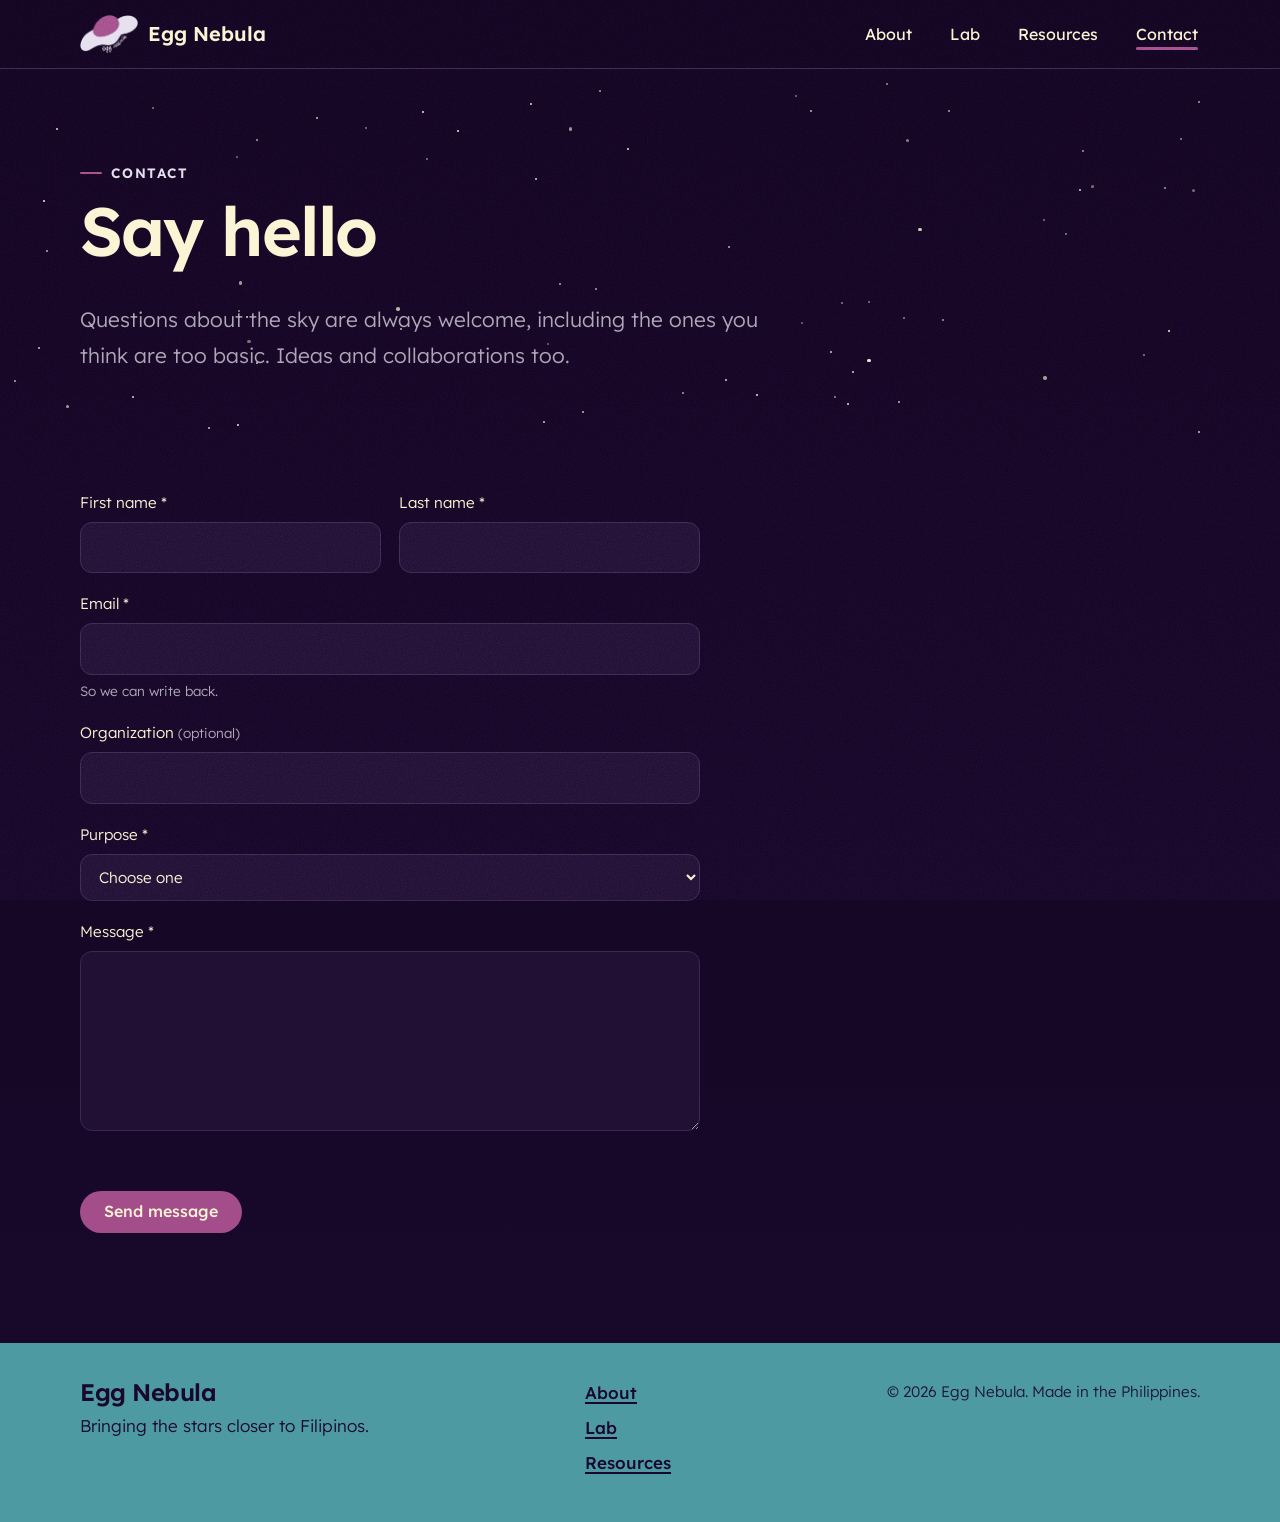
==== contact.html @ 20eef92f "Add contact form page, restore Things to play with heading, friendlier About copy Co-Authored-By: Cl" ====
<!doctype html>
<html lang="en">
<head>
  <meta charset="utf-8">
  <meta name="viewport" content="width=device-width, initial-scale=1">
  <title>Contact · Egg Nebula</title>
  <meta name="description" content="Questions, ideas or want to collaborate on astronomy communication? Send Egg Nebula a message.">
  <link rel="icon" href="assets/logo-mark.png">
  <link rel="preconnect" href="https://fonts.googleapis.com">
  <link rel="preconnect" href="https://fonts.gstatic.com" crossorigin>
  <link href="https://fonts.googleapis.com/css2?family=Lexend:wght@300;400;500;600&display=swap" rel="stylesheet">
  <link rel="stylesheet" href="css/styles.css">
  <link rel="stylesheet" href="css/contact.css">
</head>
<body>
  <a class="skip-link" href="#main">Skip to content</a>

  <header class="site-header">
    <div class="wrap">
      <a class="brand" href="index.html" aria-label="Egg Nebula, home">
        <img src="assets/logo-mark.png" alt="" width="480" height="309">
        <span>Egg Nebula</span>
      </a>
      <button class="nav-toggle" type="button" aria-expanded="false" aria-controls="site-nav">Menu</button>
      <nav class="site-nav" id="site-nav" aria-label="Main">
        <ul>
          <li><a href="index.html#about">About</a></li>
          <li><a href="index.html#lab">Lab</a></li>
          <li class="has-sub">
            <a href="resources.html">Resources</a>
            <ul class="sub">
              <li><a href="resources.html">Illustrated guides</a></li>
              <li><a href="organizations.html">Organizations</a></li>
            </ul>
          </li>
          <li><a href="contact.html" aria-current="page">Contact</a></li>
        </ul>
      </nav>
    </div>
  </header>

  <main id="main">
    <section class="page-head">
      <div class="stars" data-count="70"></div>
      <div class="wrap">
        <p class="eyebrow">Contact</p>
        <h1>Say hello</h1>
        <p class="lead">Questions about the sky are always welcome, including the ones you think are too basic. Ideas and collaborations too.</p>
      </div>
    </section>

    <section class="contact">
      <div class="wrap">
        <form class="contact-form" id="contact-form" novalidate>
          <div class="row">
            <label>First name *
              <input name="first_name" required maxlength="100" autocomplete="given-name">
            </label>
            <label>Last name *
              <input name="last_name" required maxlength="100" autocomplete="family-name">
            </label>
          </div>
          <label>Email *
            <input name="email" type="email" required maxlength="200" autocomplete="email">
            <span class="hint">So we can write back.</span>
          </label>
          <label>Organization <span class="opt">(optional)</span>
            <input name="organization" maxlength="200" autocomplete="organization">
          </label>
          <label>Purpose *
            <select name="purpose" required>
              <option value="">Choose one</option>
              <option>General question</option>
              <option>Astronomy question</option>
              <option>Collaboration or partnership</option>
              <option>School or educator request</option>
              <option>Media or press</option>
              <option>Correction or organization suggestion</option>
              <option>Other</option>
            </select>
          </label>
          <label>Message *
            <textarea name="message" required rows="6" maxlength="3000"></textarea>
          </label>
          <label class="hp" aria-hidden="true">Company <input name="company" tabindex="-1" autocomplete="off"></label>
          <input type="hidden" name="form" value="contact">

          <p class="form-note" id="contact-note" role="status"></p>
          <button type="submit" class="btn"><span class="btn-label">Send message</span></button>
        </form>
      </div>
    </section>
  </main>

  <footer class="site-footer" id="contact">
    <div class="wrap">
      <div>
        <h2>Egg Nebula</h2>
        <p>Bringing the stars closer to Filipinos.</p>
      </div>
      <nav aria-label="Footer">
        <ul>
          <li><a href="index.html#about">About</a></li>
          <li><a href="index.html#lab">Lab</a></li>
          <li><a href="resources.html">Resources</a></li>
        </ul>
      </nav>
      <p class="footer-small">© 2026 Egg Nebula. Made in the Philippines.</p>
    </div>
  </footer>

  <script src="js/main.js" defer></script>
  <script src="js/contact.js" defer></script>
</body>
</html>
---- css/styles.css ----
/* Egg Nebula
   Palette sampled from the existing art; texture borrowed from crayon/pastel references. */

:root {
  /* Brand palette. Night + cream carry the page; pink and purple are the
     accents (use sparingly); teal is for grass; blue only in illustrations. */
  --night: #19082b;
  --cream: #fbf4d3;
  --pink: #a34e8b;
  --purple: #702dbe;
  --lavender: #e5deee;
  --teal: #4e9aa3;
  --teal-deep: #3a7a82;
  --blue: #2d7ebe;

  /* Roles, derived from the palette */
  --bg: var(--night);
  --bg-deep: #12051f;
  --surface: #211033;
  --surface-2: #2a163f;
  --text: var(--cream);
  --muted: #aca2b7;
  --line: #3a2752;
  --card: var(--surface);
  --accent: var(--pink);

  --font-display: "Lexend", system-ui, -apple-system, "Segoe UI", sans-serif;
  --font-body: "Lexend", system-ui, -apple-system, "Segoe UI", sans-serif;
  --font-hand: "Lexend", system-ui, -apple-system, "Segoe UI", sans-serif;

  --wrap: 1120px;
  --gutter: clamp(16px, 4vw, 40px);
  --hill-h: clamp(70px, 10vw, 140px);
}

*,
*::before,
*::after {
  box-sizing: border-box;
}

html {
  scroll-behavior: smooth;
  scroll-padding-top: 84px;
}

body {
  margin: 0;
  background: linear-gradient(180deg, var(--bg-deep) 0%, var(--bg) 100%) var(--bg);
  color: var(--text);
  font-family: var(--font-body);
  font-size: 1.0625rem;
  font-weight: 300;
  line-height: 1.7;
  -webkit-font-smoothing: antialiased;
  overflow-x: hidden;
}

/* Paper grain over everything, like pastel on toothy paper. */
body::after {
  content: "";
  position: fixed;
  inset: 0;
  z-index: 50;
  pointer-events: none;
  opacity: 0.32;
  mix-blend-mode: soft-light;
  background-image: url("data:image/svg+xml,%3Csvg xmlns='http://www.w3.org/2000/svg' width='220' height='220'%3E%3Cfilter id='n'%3E%3CfeTurbulence type='fractalNoise' baseFrequency='0.85' numOctaves='2' stitchTiles='stitch'/%3E%3CfeColorMatrix values='0 0 0 0 1 0 0 0 0 1 0 0 0 0 1 0 0 0 1.4 -0.35'/%3E%3C/filter%3E%3Crect width='100%25' height='100%25' filter='url(%23n)'/%3E%3C/svg%3E");
}

img {
  max-width: 100%;
  height: auto;
  display: block;
}

h1,
h2,
h3 {
  font-family: var(--font-display);
  line-height: 1.1;
  margin: 0 0 0.5em;
  text-wrap: balance;
}

h1 {
  font-size: clamp(2.4rem, 6vw, 4.25rem);
  font-weight: 600;
  letter-spacing: -0.025em;
}

h2 {
  font-size: clamp(1.9rem, 4vw, 2.75rem);
  font-weight: 600;
  letter-spacing: -0.02em;
}

h3 {
  font-size: 1.3rem;
  font-weight: 500;
}

p {
  margin: 0 0 1em;
}

a {
  color: var(--text);
  text-decoration-color: var(--accent);
  text-decoration-thickness: 2px;
  text-underline-offset: 3px;
}

a:hover {
  color: var(--lavender);
}

:focus-visible {
  outline: 3px solid var(--cream);
  outline-offset: 3px;
  border-radius: 6px;
}

.wrap {
  width: min(var(--wrap), 100% - 2 * var(--gutter));
  margin-inline: auto;
}

.visually-hidden {
  position: absolute;
  width: 1px;
  height: 1px;
  overflow: hidden;
  clip-path: inset(50%);
  white-space: nowrap;
}

.skip-link {
  position: absolute;
  left: 12px;
  top: -60px;
  z-index: 100;
  background: var(--cream);
  color: var(--bg);
  padding: 8px 14px;
  border-radius: 10px;
  font-weight: 700;
}

.skip-link:focus {
  top: 12px;
}

.svg-defs {
  position: absolute;
  width: 0;
  height: 0;
}

/* ---------- Small pieces ---------- */

.eyebrow {
  font-family: var(--font-hand);
  font-size: 0.85rem;
  font-weight: 600;
  letter-spacing: 0.12em;
  text-transform: uppercase;
  line-height: 1.2;
  color: var(--lavender);
  margin: 0 0 0.9em;
}

.eyebrow::before {
  content: "";
  display: inline-block;
  width: 1.6em;
  height: 2px;
  margin-right: 0.7em;
  vertical-align: 0.3em;
  border-radius: 2px;
  background: var(--accent);
  transform-origin: left;
  scale: var(--tick, 1) 1;
}

.lead {
  font-size: clamp(1.1rem, 2vw, 1.3rem);
  color: var(--muted);
  max-width: 34em;
}

.btn {
  position: relative;
  isolation: isolate;
  display: inline-flex;
  align-items: center;
  gap: 0.5em;
  padding: 0.7em 1.5em;
  border: 0;
  background: none;
  color: var(--cream);
  font: 500 1rem/1.2 var(--font-display);
  text-decoration: none;
  cursor: pointer;
  transition: transform 0.15s ease;
}

.btn::before {
  content: "";
  position: absolute;
  inset: 0;
  z-index: -1;
  border-radius: 999px;
  background: var(--accent);
}

.btn:hover {
  color: var(--cream);
  transform: translateY(-2px);
}

.btn--ghost::before {
  background: transparent;
  border: 1.5px solid var(--muted);
}

.btn--ghost,
.btn--ghost:hover {
  color: var(--text);
}

.sparkle {
  position: absolute;
  width: var(--s, 28px);
  height: var(--s, 28px);
  fill: var(--cream);
  pointer-events: none;
  animation: twinkle 4.5s ease-in-out infinite;
  animation-delay: var(--d, 0s);
}

.sparkle--pink {
  fill: var(--pink);
}

.stars {
  position: absolute;
  inset: 0;
  overflow: hidden;
  pointer-events: none;
}

.stars i {
  position: absolute;
  border-radius: 50%;
  background: var(--cream);
}

.stars i.twinkle {
  animation: twinkle 5s ease-in-out infinite;
}

@keyframes twinkle {
  0%,
  100% {
    opacity: 1;
    scale: 1;
  }
  50% {
    opacity: 0.35;
    scale: 0.8;
  }
}

@keyframes bob {
  0%,
  100% {
    translate: 0 0;
  }
  50% {
    translate: 0 -8px;
  }
}

/* ---------- Header ---------- */

.site-header {
  position: sticky;
  top: 0;
  z-index: 40;
  background: var(--bg-deep);
  border-bottom: 1px solid var(--line);
  transition: background-color 0.4s ease, box-shadow 0.4s ease;
}

.site-header.is-scrolled {
  background: rgb(18 5 31 / 0.92);
  backdrop-filter: blur(12px);
  -webkit-backdrop-filter: blur(12px);
  box-shadow: 0 10px 30px -18px rgb(6 2 12 / 0.9);
}

.site-header .wrap {
  display: flex;
  align-items: center;
  justify-content: space-between;
  gap: 16px;
  min-height: 68px;
}

.brand {
  display: inline-flex;
  align-items: center;
  gap: 10px;
  font: 600 1.25rem/1 var(--font-display);
  text-decoration: none;
  color: var(--text);
}

.brand img {
  width: 58px;
}

.nav-toggle {
  display: none;
  background: none;
  border: 2px solid var(--line);
  border-radius: 999px;
  color: var(--text);
  font: 500 1rem var(--font-display);
  padding: 6px 16px;
  cursor: pointer;
}

.site-nav ul {
  display: flex;
  gap: clamp(14px, 3vw, 34px);
  list-style: none;
  margin: 0;
  padding: 0;
}

.site-nav a {
  position: relative;
  font: 400 1rem var(--font-display);
  text-decoration: none;
  padding: 6px 2px;
}

.site-nav a::after {
  content: "";
  position: absolute;
  left: 2px;
  right: 2px;
  bottom: 0;
  height: 3px;
  border-radius: 3px;
  background: var(--accent);
  scale: 0 1;
  transform-origin: right;
  transition: scale 0.35s cubic-bezier(0.22, 1, 0.36, 1);
}

.site-nav a:hover,
.site-nav a[aria-current="page"] {
  color: var(--text);
}

.site-nav a:hover::after,
.site-nav a[aria-current="page"]::after {
  scale: 1 1;
  transform-origin: left;
}

/* Resources dropdown */
.site-nav .has-sub {
  position: relative;
}

.site-nav .sub {
  display: none;
  flex-direction: column;
  gap: 2px;
  position: absolute;
  top: 100%;
  left: -14px;
  min-width: 200px;
  padding: 10px 14px;
  background: var(--bg-deep);
  border: 1px solid var(--line);
  border-radius: 14px;
  box-shadow: 0 14px 30px -16px rgb(6 2 12 / 0.9);
}

.site-nav .sub a {
  display: block;
  padding: 8px 0;
  white-space: nowrap;
}

.site-nav .sub a::after {
  display: none;
}

.site-nav .sub a:hover,
.site-nav .sub a[aria-current="page"] {
  color: var(--pink);
}

.site-nav .has-sub:hover > .sub,
.site-nav .has-sub:focus-within > .sub {
  display: flex;
}

@media (max-width: 640px) {
  .site-nav .sub {
    display: flex;
    position: static;
    min-width: 0;
    padding: 0 0 4px 16px;
    background: none;
    border: 0;
    box-shadow: none;
  }

  .site-nav .sub a {
    padding: 6px 0;
    color: var(--muted);
  }
}

@media (max-width: 640px) {
  .nav-toggle {
    display: block;
  }

  .site-nav {
    display: none;
    position: absolute;
    left: 0;
    right: 0;
    top: 100%;
    background: var(--bg-deep);
    border-bottom: 1px solid var(--line);
    padding: 8px var(--gutter) 18px;
  }

  .site-nav.is-open {
    display: block;
  }

  .site-nav ul {
    flex-direction: column;
    gap: 4px;
  }

  .site-nav a {
    display: block;
    padding: 10px 0;
  }
}

/* ---------- Hero ---------- */

.hero {
  position: relative;
  padding-top: clamp(32px, 6vw, 72px);
  overflow: hidden;
}

.hero .wrap {
  position: relative;
  z-index: 2;
  display: grid;
  grid-template-columns: 1.15fr 0.85fr;
  gap: 24px;
  align-items: end;
  min-height: min(74vh, 640px);
}

.hero-copy {
  align-self: center;
  padding-bottom: calc(var(--hill-h) + 24px);
}

.hero-copy .lead {
  margin-bottom: 1.6em;
}

.hero-actions {
  display: flex;
  flex-wrap: wrap;
  gap: 14px;
}

.hero-scene {
  position: relative;
  display: flex;
  align-items: flex-end;
  justify-content: center;
  padding-bottom: calc(var(--hill-h) * 0.32);
}

.hero-scene .sunny {
  width: 46%;
  margin-right: -6%;
  position: relative;
  z-index: 1;
  animation: bob 7s ease-in-out infinite;
}

.hero-scene .nilly {
  width: 50%;
  animation: bob 6s ease-in-out infinite -2s;
}

.hill .hill-back {
  fill: var(--teal-deep);
}

.hill {
  position: absolute;
  left: 0;
  bottom: -1px;
  width: 100%;
  height: var(--hill-h);
  z-index: 1;
  fill: var(--teal);
}

@media (max-width: 760px) {
  .hero .wrap {
    grid-template-columns: 1fr;
    min-height: 0;
  }

  .hero-copy {
    padding-bottom: 8px;
  }

  .hero-scene {
    max-width: 380px;
    margin-inline: auto;
    width: 100%;
  }
}

/* ---------- Sections ---------- */

.section {
  position: relative;
  padding-block: clamp(56px, 9vw, 110px);
}

.section > .wrap {
  position: relative;
  z-index: 1;
}

@media (max-width: 760px) {
  .newsletter > .sparkle {
    display: none;
  }
}

.section-head {
  max-width: 40em;
  margin-bottom: clamp(24px, 4vw, 44px);
}

.section-head.center {
  margin-inline: auto;
  text-align: center;
}

.section-head.center .lead {
  margin-inline: auto;
}

/* About: a light page in the night. Without motion it is an ordinary section.
   With motion (.has-motion) it pins for a few screens while the story plays
   paragraph by paragraph, then the Lab section slides up and covers it. */
.about {
  position: relative;
  background: var(--cream);
  color: var(--night);
  text-align: center;
}

.about-pin {
  padding-block: clamp(64px, 10vw, 120px);
}

.about .eyebrow {
  color: var(--purple);
}

.about h2 {
  color: var(--night);
}

.about-story {
  max-width: 30em;
  margin: clamp(20px, 3vw, 36px) auto 0;
  font-size: clamp(1.25rem, 2.4vw, 1.9rem);
  font-weight: 300;
  line-height: 1.5;
  text-wrap: pretty;
}

.about-story p {
  margin: 0 0 1em;
}

.about blockquote {
  margin: 0;
  font-weight: 500;
}

.has-motion .about {
  height: 420vh;
}

.has-motion .about-pin {
  position: sticky;
  top: 0;
  height: 100vh;
  height: 100svh;
  display: grid;
  align-items: center;
  padding-block: 68px 0;
  overflow: hidden;
}

.has-motion .about-story {
  display: grid;
  min-height: 7.5em;
  align-items: center;
}

.has-motion .about-story > * {
  grid-area: 1 / 1;
  margin: 0;
}

/* The Lab rises over the pinned About like a sheet of night sky. */
.has-motion #lab {
  margin-top: -100vh;
  margin-top: -100svh;
  /* Must be at least as tall as what it pulls up over, or About shows below it. */
  min-height: 100vh;
  min-height: 100svh;
  z-index: 2;
  overflow: clip;
  background: var(--bg);
  border-radius: clamp(24px, 4vw, 48px) clamp(24px, 4vw, 48px) 0 0;
  box-shadow: 0 -24px 60px -24px rgb(6 2 12 / 0.4);
}

/* ---------- Cards ---------- */

.cards {
  display: grid;
  gap: clamp(18px, 3vw, 30px);
}

.cards--2 {
  grid-template-columns: repeat(2, 1fr);
}

.cards--3 {
  grid-template-columns: repeat(3, 1fr);
}

@media (max-width: 820px) {
  .cards--3 {
    grid-template-columns: 1fr;
    max-width: 440px;
    margin-inline: auto;
  }
}

@media (max-width: 640px) {
  .cards--2 {
    grid-template-columns: 1fr;
  }
}

.card {
  position: relative;
  isolation: isolate;
  display: flex;
  flex-direction: column;
  color: var(--text);
  text-decoration: none;
  transition: transform 0.2s ease;
}

.card::before {
  content: "";
  position: absolute;
  inset: 0;
  z-index: -1;
  border-radius: 20px;
  background: var(--card);
  border: 1px solid var(--line);
}

a.card:hover {
  color: var(--text);
  transform: translateY(-4px);
}

a.card:hover::before {
  border-color: rgb(163 78 139 / 0.7);
}

.card-art {
  margin: 14px 14px 0;
  border-radius: 18px;
  overflow: hidden;
  aspect-ratio: 16 / 10;
  background: var(--surface-2);
}

.card-art img,
.card-art svg {
  width: 100%;
  height: 100%;
  object-fit: cover;
  object-position: top;
}

.card-body {
  padding: 18px 24px 24px;
}

.card-body p {
  color: var(--muted);
  margin-bottom: 0.6em;
}

.card-link {
  font: 500 1rem var(--font-display);
  color: var(--lavender);
  padding-bottom: 3px;
  background: linear-gradient(var(--accent), var(--accent)) 0 100% / 100% 2px no-repeat;
  transition: background-size 0.5s cubic-bezier(0.22, 1, 0.36, 1);
}

a.card:hover .card-link {
  background-size: 0 2px;
  background-position: 100% 100%;
}

.card--soon .card-art {
  opacity: 0.7;
}

.tag {
  display: inline-block;
  font: 500 0.8rem/1 var(--font-hand);
  letter-spacing: 0.06em;
  text-transform: uppercase;
  color: var(--cream);
  background: var(--accent);
  padding: 6px 12px;
  border-radius: 999px;
}

.section-foot {
  margin-top: clamp(24px, 4vw, 40px);
  text-align: center;
}

/* ---------- Resources card swap (home) ---------- */

/* Text on the left, a skewed 3D stack of guides on the right. The stack is
   laid out here with --i (its slot); js/motion.js animates the swaps. */
.resources-home {
  overflow: clip;
}

.resources-home .wrap {
  display: grid;
  grid-template-columns: minmax(0, 0.9fr) minmax(0, 1.1fr);
  gap: clamp(24px, 4vw, 56px);
  align-items: center;
}

.resources-home .section-foot {
  text-align: left;
}

.card-swap {
  --card-w: min(460px, 78vw);
  --dx: calc(var(--card-w) * 0.09);
  --dy: calc(var(--card-w) * 0.1);
  position: relative;
  height: calc(var(--card-w) * 1.3);
  perspective: 900px;
  margin: 0;
  padding: 0;
}

/* The card itself is a positioning shell that GSAP moves around the stack;
   its visuals live on .swap-card-inner, which lifts on hover without
   fighting those transforms. */
.swap-card {
  position: absolute;
  top: 56%;
  left: 42%;
  width: var(--card-w);
  aspect-ratio: 5 / 4;
  color: var(--text);
  text-decoration: none;
  transform-style: preserve-3d;
  backface-visibility: hidden;
  will-change: transform;
  z-index: calc(10 - var(--i));
  transform:
    translate(-50%, -50%)
    translate3d(calc(var(--i) * var(--dx)), calc(var(--i) * var(--dy) * -1), calc(var(--i) * var(--dx) * -1.5))
    skewY(5deg);
}

.swap-card:hover {
  color: var(--text);
}

.swap-card-inner {
  position: relative;
  height: 100%;
  display: flex;
  flex-direction: column;
  overflow: hidden;
  border-radius: 16px;
  border: 1px solid var(--line);
  background: var(--surface);
  box-shadow: 0 30px 60px -30px rgb(6 2 12 / 0.8);
  transition:
    translate 0.6s cubic-bezier(0.22, 1, 0.36, 1),
    border-color 0.4s ease,
    box-shadow 0.6s cubic-bezier(0.22, 1, 0.36, 1);
}

.swap-card:hover .swap-card-inner,
.swap-card:focus-visible .swap-card-inner {
  translate: 0 -18px;
  border-color: rgb(163 78 139 / 0.7);
  box-shadow: 0 44px 70px -30px rgb(6 2 12 / 0.9);
}

.swap-controls {
  display: flex;
  align-items: center;
  justify-content: center;
  gap: 16px;
  margin-top: 8px;
}

.swap-arrow {
  display: grid;
  place-items: center;
  width: 46px;
  height: 46px;
  padding: 0;
  border-radius: 50%;
  border: 1px solid var(--line);
  background: var(--surface);
  color: var(--text);
  font: 400 1.15rem/1 var(--font-display);
  cursor: pointer;
  transition: border-color 0.3s ease, background-color 0.3s ease, translate 0.4s cubic-bezier(0.22, 1, 0.36, 1);
}

.swap-arrow:hover {
  border-color: var(--accent);
  background: var(--surface-2);
}

.swap-arrow[data-swap="-1"]:hover {
  translate: -3px 0;
}

.swap-arrow[data-swap="1"]:hover {
  translate: 3px 0;
}

.swap-arrow:active {
  scale: 0.92;
}

.swap-count {
  min-width: 4.5em;
  text-align: center;
  font: 400 0.95rem var(--font-display);
  font-variant-numeric: tabular-nums;
  color: var(--muted);
}

.swap-card-bar {
  flex: none;
  display: flex;
  align-items: center;
  gap: 8px;
  padding: 10px 16px;
  font: 500 0.8rem/1 var(--font-display);
  letter-spacing: 0.06em;
  text-transform: uppercase;
  color: var(--muted);
  border-bottom: 1px solid var(--line);
}

.swap-card-bar::before {
  content: "";
  width: 7px;
  height: 7px;
  border-radius: 50%;
  background: var(--pink);
}

.swap-card img {
  flex: 1;
  min-height: 0;
  width: 100%;
  object-fit: cover;
  object-position: top;
}

.swap-card-body {
  position: absolute;
  left: 0;
  right: 0;
  bottom: 0;
  padding: 48px 20px 18px;
  background: linear-gradient(rgb(18 5 31 / 0), rgb(18 5 31 / 0.88) 32%, rgb(18 5 31 / 0.97));
}

.swap-card-title {
  display: block;
  font: 500 1.2rem/1.25 var(--font-display);
}

.swap-card-text {
  display: block;
  margin-top: 4px;
  font-size: 0.95rem;
  line-height: 1.45;
  color: var(--muted);
}

.swap-card:focus-visible {
  outline-offset: 4px;
  border-radius: 16px;
}

@media (max-width: 820px) {
  .resources-home .wrap {
    grid-template-columns: 1fr;
  }

  .card-swap {
    --card-w: min(340px, 74vw);
    height: calc(var(--card-w) * 1.2);
  }

  .swap-card-body {
    padding: 36px 16px 14px;
  }

  .swap-card-title {
    font-size: 1rem;
  }

  .swap-card-text {
    display: none;
  }
}
/* ---------- Newsletter ---------- */

.newsletter {
  padding-bottom: 0;
  overflow: hidden;
}

.newsletter-form {
  max-width: 420px;
  margin-inline: auto;
  display: grid;
  gap: 14px;
  position: relative;
  z-index: 2;
}

.field label {
  display: block;
  font: 500 1rem var(--font-display);
  margin-bottom: 6px;
}

.field input {
  width: 100%;
  padding: 12px 18px;
  border-radius: 999px;
  border: 1px solid var(--line);
  background: var(--surface);
  color: var(--text);
  font: inherit;
}

.field input::placeholder {
  color: #7d7090;
}

.field input:focus-visible {
  outline-offset: 1px;
  border-radius: 999px;
  border-color: var(--accent);
}

.newsletter-form .btn {
  justify-self: center;
  margin-top: 6px;
}

/* Spam trap: invisible to people, tempting to bots. */
.hp {
  position: absolute;
  left: -9999px;
  width: 1px;
  height: 1px;
  opacity: 0;
}

.btn:disabled {
  opacity: 0.6;
  cursor: progress;
}

.form-note {
  min-height: 1.6em;
  margin: 0;
  text-align: center;
  color: var(--lavender);
  font-weight: 500;
}

.ground {
  position: relative;
  display: flex;
  justify-content: space-between;
  align-items: flex-end;
  margin-top: -40px;
  padding-inline: var(--gutter);
  max-width: 1240px;
  margin-inline: auto;
}

.ground .nilly {
  width: clamp(90px, 15vw, 170px);
  margin-bottom: 6px;
}

.stargazers {
  display: flex;
  align-items: flex-end;
  margin-bottom: 4px;
}

.stargazers .sunny {
  width: clamp(90px, 14vw, 160px);
  margin-right: -14px;
}

.stargazers .telescope {
  width: clamp(80px, 13vw, 150px);
  height: auto;
  cursor: grab;
  touch-action: none;
  user-select: none;
  -webkit-tap-highlight-color: transparent;
}

.stargazers .telescope.is-dragging {
  cursor: grabbing;
}

.stargazers .telescope:focus,
.stargazers .telescope:focus-visible {
  outline: none;
}

/* The tube pivots on the tripod head; --tilt is set by js/main.js. */
.telescope-tube {
  transform-box: view-box;
  transform-origin: 82px 84px;
  transform: rotate(calc(var(--tilt, 30) * -1deg));
  transition: transform 0.6s cubic-bezier(0.22, 1, 0.36, 1);
}

.is-dragging .telescope-tube {
  transition-duration: 0.15s;
}

.grass {
  position: relative;
  height: 46px;
  margin-top: -30px;
  background:
    url("data:image/svg+xml,%3Csvg xmlns='http://www.w3.org/2000/svg' width='80' height='46'%3E%3Cpath d='M0 46V26l8-14 6 16 8-22 8 24 8-14 8 14 10-22 6 20 8-14 10 12v20z' fill='%234e9aa3'/%3E%3C/svg%3E") 0 100% / 80px 46px repeat-x,
    url("data:image/svg+xml,%3Csvg xmlns='http://www.w3.org/2000/svg' width='110' height='46'%3E%3Cpath d='M0 46V20l10-16 9 20 12-18 11 22 13-24 10 22 12-16 11 18 12-14 10 10v16z' fill='%233a7a82'/%3E%3C/svg%3E") 30px 60% / 110px 46px repeat-x;
}

@media (max-width: 640px) {
  .ground {
    margin-top: 24px;
  }
}

/* ---------- Footer ---------- */

/* The footer is the ground the eggs stand on: same teal as the grass.
   Night text, since cream on teal is too low-contrast. */
.site-footer {
  background: var(--teal);
  color: var(--night);
  padding-block: 36px 44px;
}

.site-footer h2,
.site-footer a,
.site-footer a:hover {
  color: var(--night);
}

.site-footer a {
  text-decoration-color: var(--night);
}

.site-footer a:hover {
  text-decoration-thickness: 3px;
}

.site-footer :focus-visible {
  outline-color: var(--night);
}

.site-footer .wrap {
  display: flex;
  flex-wrap: wrap;
  justify-content: space-between;
  gap: 24px 48px;
}

.site-footer h2 {
  font-size: 1.5rem;
  margin-bottom: 0.3em;
}

.site-footer p {
  margin: 0 0 0.4em;
  max-width: 30em;
}

.site-footer ul {
  list-style: none;
  margin: 0;
  padding: 0;
  display: grid;
  gap: 6px;
}

.site-footer a {
  font-weight: 500;
}

.footer-small {
  font-size: 0.95rem;
  opacity: 0.9;
}

/* ---------- Resources page ---------- */

.page-head {
  position: relative;
  padding-block: clamp(48px, 8vw, 96px) clamp(24px, 4vw, 40px);
  overflow: hidden;
}

.page-head .wrap {
  position: relative;
  z-index: 2;
}

.jump {
  display: flex;
  flex-wrap: wrap;
  gap: 10px;
  list-style: none;
  padding: 0;
  margin: 1.4em 0 0;
}

.jump a {
  display: inline-block;
  padding: 6px 16px;
  border: 1px solid var(--line);
  border-radius: 999px;
  font: 400 0.95rem var(--font-display);
  text-decoration: none;
}

.jump a:hover {
  border-color: var(--accent);
}

.resource-section {
  padding-block: clamp(36px, 6vw, 72px);
  border-top: 1px solid var(--line);
}

.piece {
  display: grid;
  grid-template-columns: minmax(0, 0.8fr) minmax(0, 1.2fr);
  gap: clamp(20px, 4vw, 48px);
  align-items: start;
  margin-top: clamp(32px, 5vw, 56px);
}

.piece-text {
  max-width: 38em;
}

.piece-text h3 {
  font-size: clamp(1.5rem, 3vw, 1.9rem);
}

.piece-text h4 {
  font: 500 1.15rem var(--font-display);
  margin: 1.2em 0 0.3em;
  color: var(--lavender);
}

.piece-text dl {
  margin: 0;
}

.piece-text dt {
  font: 500 1.05rem var(--font-display);
  color: var(--text);
  margin-top: 0.9em;
}

.piece-text dd {
  margin: 0;
  color: var(--muted);
}

@media (max-width: 760px) {
  .piece {
    grid-template-columns: 1fr;
  }

  .piece .zoom {
    max-width: 420px;
  }
}

.zoom {
  display: block;
  width: 100%;
  padding: 0;
  border: 1px solid var(--line);
  border-radius: 18px;
  overflow: hidden;
  background: var(--surface);
  cursor: zoom-in;
  transition: transform 0.2s ease, border-color 0.2s ease;
}

.zoom:hover {
  transform: scale(1.01);
  border-color: var(--accent);
}

.zoom:focus-visible {
  border-radius: 18px;
}

.gallery {
  display: grid;
  grid-template-columns: repeat(auto-fill, minmax(190px, 1fr));
  gap: 16px;
  list-style: none;
  padding: 0;
  margin: clamp(24px, 4vw, 40px) 0 0;
}

@media (max-width: 460px) {
  .gallery {
    grid-template-columns: repeat(2, 1fr);
    gap: 10px;
  }
}

/* ---------- Lightbox ---------- */

.lightbox {
  border: 0;
  padding: 0;
  background: transparent;
  color: var(--text);
  max-width: min(96vw, 1000px);
  max-height: 96vh;
  overflow: visible;
}

.lightbox::backdrop {
  background: rgb(18 5 31 / 0.94);
}

.lightbox img {
  max-width: 100%;
  max-height: calc(96vh - 110px);
  width: auto;
  margin-inline: auto;
  border-radius: 14px;
}

.lightbox-bar {
  display: flex;
  align-items: center;
  justify-content: center;
  gap: 14px;
  padding-top: 12px;
}

.lightbox-bar button {
  min-width: 44px;
  min-height: 44px;
  padding: 6px 16px;
  border-radius: 999px;
  border: 1px solid var(--line);
  background: var(--surface);
  color: var(--text);
  font: 500 1rem var(--font-display);
  cursor: pointer;
}

.lightbox-bar button:hover {
  border-color: var(--accent);
}

.lightbox-count {
  font: 400 1rem var(--font-hand);
  min-width: 4em;
  text-align: center;
}

/* ---------- Motion (GSAP, see js/motion.js) ---------- */

/* Held back until the intro timeline reveals it. */
.has-motion .hero-copy,
.has-motion .hero-scene,
.has-motion .page-head .wrap {
  visibility: hidden;
}

/* GSAP drives these transforms; CSS hover transforms would fight it. */
.has-motion .btn,
.has-motion .card {
  transition: none;
}

.has-motion .btn:hover,
.has-motion a.card:hover {
  transform: none;
}

.has-motion a.card::before {
  transition: border-color 0.4s ease;
}

/* Page curtain: covers the page until the intro starts, and again on the
   way out to another page. GSAP drives --curtain. */
.has-motion::before {
  content: "";
  position: fixed;
  inset: 0;
  z-index: 95;
  pointer-events: none;
  background: var(--bg-deep);
  opacity: var(--curtain, 1);
}

.scroll-progress {
  position: absolute;
  left: 0;
  right: 0;
  bottom: -1px;
  height: 2px;
  background: linear-gradient(90deg, var(--purple), var(--pink));
  transform-origin: left;
  pointer-events: none;
}

/* Soft pink spotlight that follows the cursor across a card. */
.card::after {
  content: "";
  position: absolute;
  inset: 0;
  z-index: -1;
  border-radius: 20px;
  pointer-events: none;
  opacity: var(--glow, 0);
  background: radial-gradient(380px circle at var(--mx, 50%) var(--my, 50%), rgb(163 78 139 / 0.16), transparent 65%);
}

.btn-label {
  display: inline-block;
}

/* Headline line masks: a little room so descenders aren't clipped. */
[class$="line-mask"] {
  padding-bottom: 0.12em;
  margin-bottom: -0.12em;
}

.shooting-star {
  position: absolute;
  top: 0;
  left: 0;
  width: 130px;
  height: 1.5px;
  border-radius: 2px;
  background: linear-gradient(90deg, rgb(251 244 211 / 0), rgb(251 244 211 / 0.9));
  transform-origin: right center;
  pointer-events: none;
}

@media (prefers-reduced-motion: reduce) {
  html {
    scroll-behavior: auto;
  }

  *,
  *::before,
  *::after {
    animation: none !important;
    transition: none !important;
  }
}
---- css/contact.css ----
/* Contact form */
.contact { padding: clamp(28px, 5vw, 56px) 0 clamp(56px, 9vw, 110px); }
.contact-form { max-width: 620px; display: grid; gap: 18px; }
.contact-form .row { display: grid; gap: 18px; grid-template-columns: 1fr; }
@media (min-width: 560px) { .contact-form .row { grid-template-columns: 1fr 1fr; } }
.contact-form label { display: block; font-size: .95rem; }
.contact-form .opt, .contact-form .hint { color: var(--muted); font-size: .85rem; }
.contact-form .hint { display: block; margin-top: 4px; }
.contact-form input, .contact-form select, .contact-form textarea {
  display: block; width: 100%; margin-top: 6px; padding: 12px 14px; font: inherit; color: var(--text);
  background: var(--surface); border: 1px solid var(--line); border-radius: 12px;
}
.contact-form textarea { resize: vertical; min-height: 140px; }
.contact-form input:focus-visible, .contact-form select:focus-visible, .contact-form textarea:focus-visible {
  outline: 2px solid var(--teal); outline-offset: 2px;
}
.contact-form [aria-invalid="true"] { border-color: var(--pink); }
.contact-form .hp { position: absolute; left: -9999px; }
.contact-form .form-note { min-height: 1.4em; margin: 0; }
.contact-form .btn { justify-self: start; }
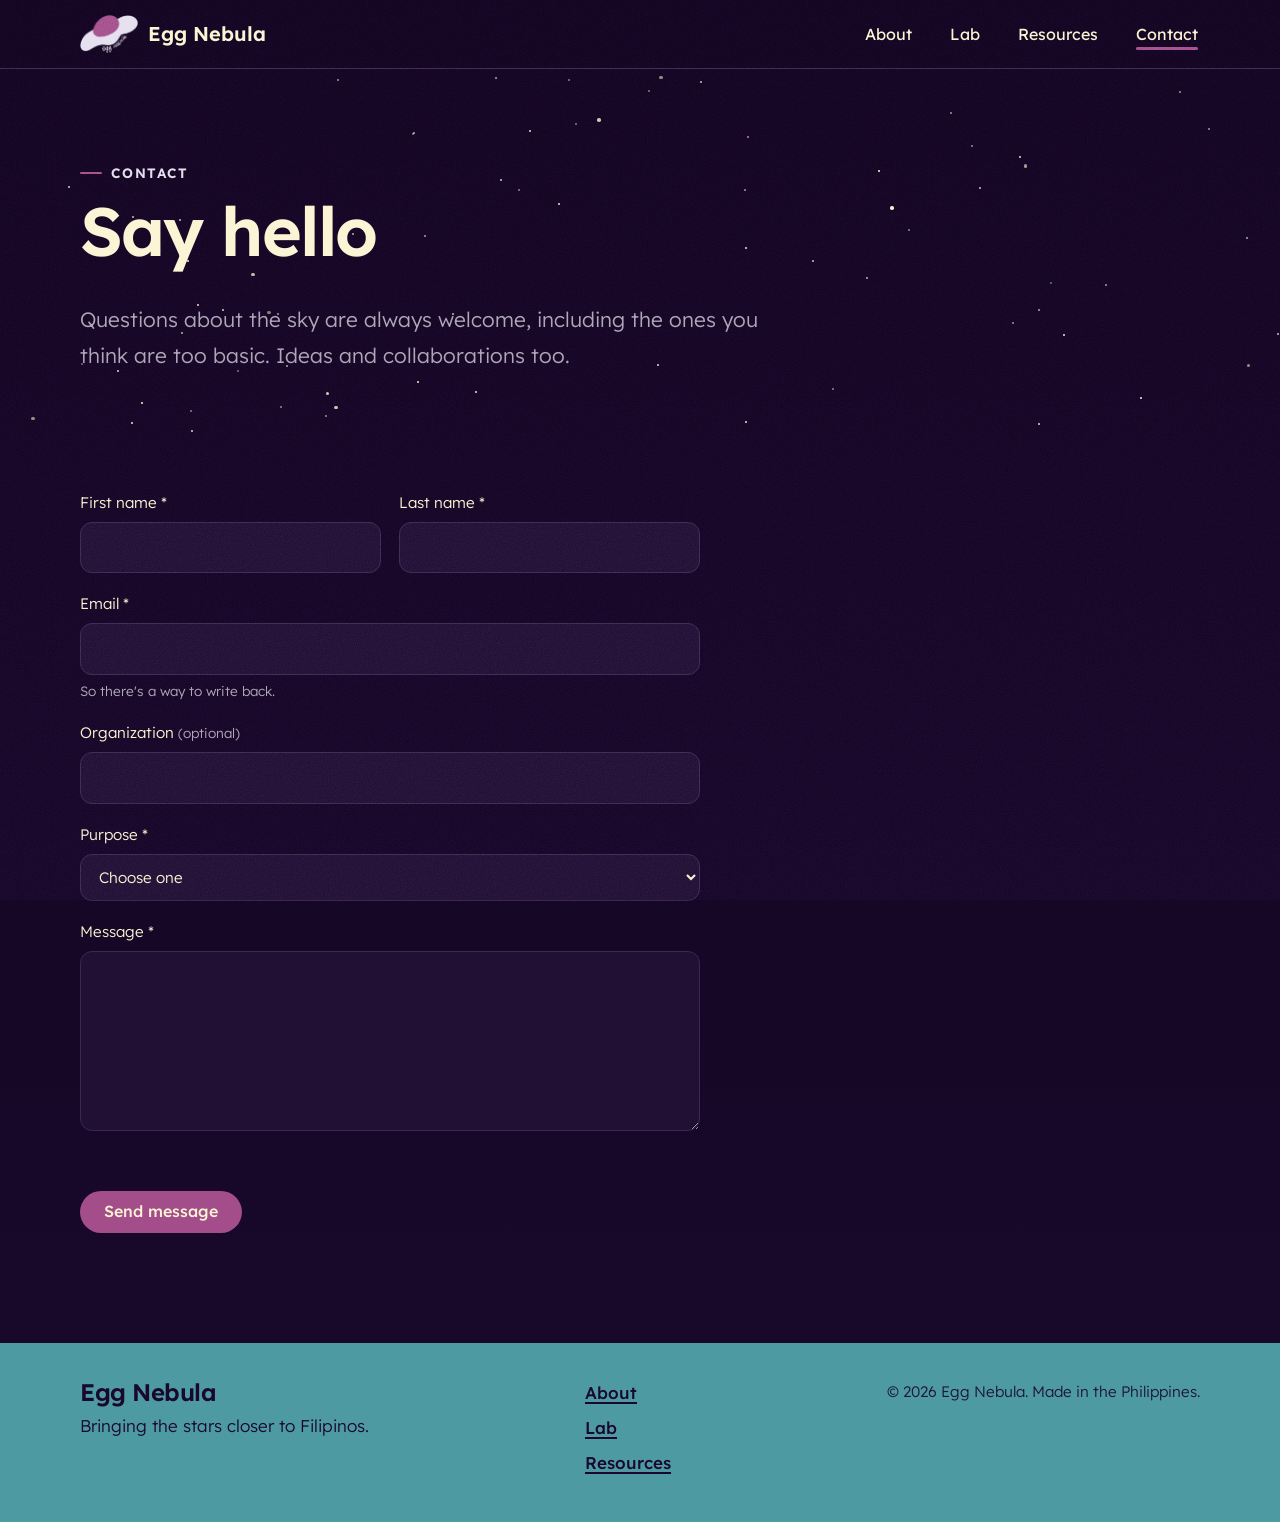
==== commit 8dc1aa45: "Rewrite About without 'we', add organizations section to home page Co-Authored-By: Claude Sonnet 5.5" ====
--- a/contact.html
+++ b/contact.html
@@ -62,7 +62,7 @@
           </div>
           <label>Email *
             <input name="email" type="email" required maxlength="200" autocomplete="email">
-            <span class="hint">So we can write back.</span>
+            <span class="hint">So there's a way to write back.</span>
           </label>
           <label>Organization <span class="opt">(optional)</span>
             <input name="organization" maxlength="200" autocomplete="organization">
